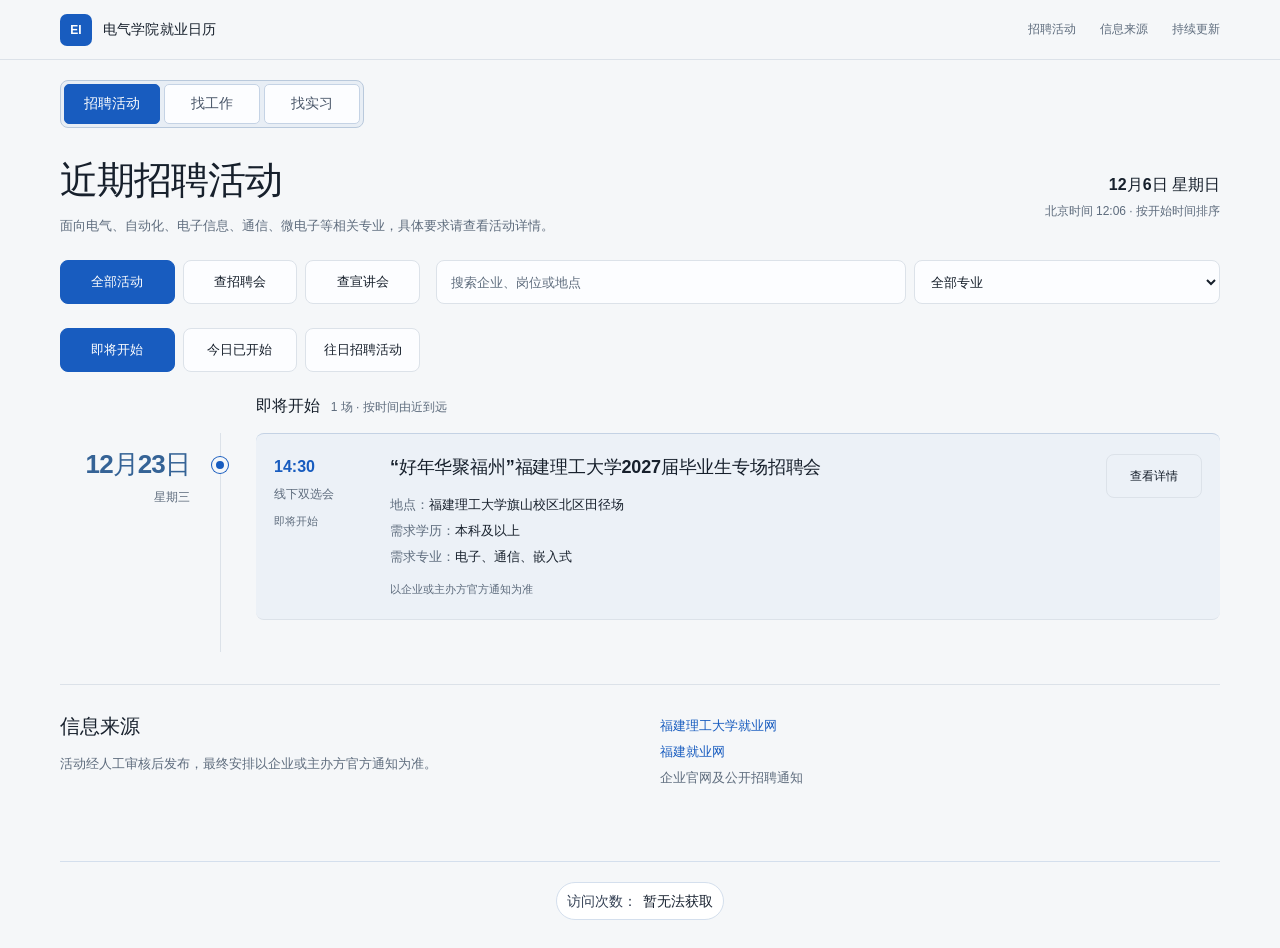
==== events/index.html @ 9d944260 "Update November 19 source-checked campus talks and Makeng schedule" ====
<!doctype html>
<html lang="zh-CN">
  <head>
    <meta charset="UTF-8">
    <meta name="viewport" content="width=device-width, initial-scale=1.0">
    <meta name="description" content="福建理工大学电气与信息工程学院招聘活动信息站">
    <title>电气学院就业日历</title>
    <link rel="stylesheet" href="../visit-counter.css">
    <script defer src="../visit-counter.js"></script>
    <script type="module" crossorigin src="./assets/index-DEpE3FHH.js"></script>
    <link rel="stylesheet" crossorigin href="./assets/index-CY3HepTg.css">
  </head>
  <body>
    <div id="app"></div>
    <footer class="site-visit-footer"><span class="visit-counter" aria-live="polite">访问次数：<strong class="visit-count-value" id="visitCount">统计中</strong></span></footer>
  </body>
</html>
---- visit-counter.css ----
.site-visit-footer {
  box-sizing: border-box;
  width: min(1160px, calc(100% - 36px));
  margin: 24px auto 0;
  padding: 20px 0 28px;
  border-top: 1px solid #d4dfed;
  text-align: center;
  font: 14px/1.6 "Noto Sans SC", "Microsoft YaHei", sans-serif;
}
.site-visit-footer .visit-counter {
  box-sizing: border-box;
  display: inline-flex;
  align-items: center;
  justify-content: center;
  flex-wrap: wrap;
  gap: 6px;
  max-width: 100%;
  min-height: 38px;
  padding: 7px 10px;
  border: 1px solid #d4dfed;
  border-radius: 999px;
  background: #fff;
  color: #344054;
}
.site-visit-footer .visit-count-value {
  min-width: 4ch;
  color: #182230;
  font-weight: 800;
  font-variant-numeric: tabular-nums;
  overflow-wrap: anywhere;
}
---- events/assets/index-CY3HepTg.css ----
:root{color-scheme:light dark;--page: #f5f7f9;--surface: #fcfdff;--ink: #17202c;--muted: #5e6c7d;--line: #dce2e9;--accent: #185cbf;--soft: #e6eef9;--r: 8px;font-family:Noto Sans SC,Source Han Sans SC,Microsoft YaHei,sans-serif;font-synthesis:none}*{box-sizing:border-box}html{background:var(--page);scroll-behavior:smooth}body{margin:0;min-width:320px;min-height:100dvh;background:var(--page);color:var(--ink);-webkit-font-smoothing:antialiased}button,input,select{font:inherit}button,a,input,select{-webkit-tap-highlight-color:transparent}button{cursor:pointer}[hidden]{display:none!important}.wrap{width:min(1160px,calc(100% - 48px));margin:auto}header{height:60px;border-bottom:1px solid var(--line)}.nav{height:100%;display:flex;align-items:center;justify-content:space-between}.identity{display:flex;align-items:center;gap:11px}.identity>span:last-child{display:flex;flex-direction:column}.identity b{font-size:14px;font-weight:700;letter-spacing:.01em}.identity small{margin-top:2px;color:var(--muted);font-size:12px}.mark{width:32px;height:32px;display:grid;place-items:center;border-radius:7px;background:var(--accent);color:#fff;font-size:12px;font-weight:800}.nav nav{display:flex;align-items:center;gap:24px;color:var(--muted);font-size:12px}.nav a{padding-block:14px;color:inherit;text-decoration:none}.nav a:hover{color:var(--accent)}.intro{display:grid;grid-template-columns:minmax(0,1fr) auto;align-items:center;gap:32px;padding:28px 0 22px}.intro h1{margin:0;font-size:clamp(30px,3.2vw,38px);line-height:1.3;letter-spacing:-.025em;font-weight:800}.intro p{max-width:780px;margin:10px 0 0;color:var(--muted);font-size:13px;line-height:1.75}.intro aside{min-width:140px;text-align:right;font-variant-numeric:tabular-nums}.intro aside b,.intro aside span{display:block}.intro aside b{font-size:16px;font-weight:650}.intro aside span{margin-top:7px;color:var(--muted);font-size:12px}.filters{display:grid;grid-template-columns:auto minmax(0,1fr);align-items:center;gap:16px;margin-bottom:24px}.type-shortcuts{display:grid;grid-template-columns:repeat(3,minmax(0,1fr));gap:8px;width:360px;max-width:100%}.type-shortcuts button{min-width:0;min-height:44px;padding:0 10px;border:1px solid var(--line);border-radius:var(--r);background:var(--surface);color:var(--ink);font-size:13px;font-weight:650;white-space:nowrap}.type-shortcuts button:hover{border-color:var(--accent);color:var(--accent)}.type-shortcuts button[aria-pressed=true]{border-color:var(--accent);background:var(--accent);color:#fff}.time-shortcuts{margin-bottom:24px}.toolbar{display:grid;grid-template-columns:minmax(0,1fr) minmax(170px,.65fr);gap:8px}.toolbar input,.toolbar select{width:100%;min-width:0;max-width:100%;height:44px;border:1px solid var(--line);border-radius:var(--r);background:var(--surface);color:var(--ink);font-size:13px;outline:none}.toolbar input{padding:0 14px}.toolbar input::placeholder{color:var(--muted);opacity:1}.toolbar select{padding:0 32px 0 12px}.toolbar :focus{border-color:var(--accent);box-shadow:0 0 0 3px var(--soft)}:where(button,a):focus-visible{outline:2px solid var(--accent);outline-offset:3px}.list-heading{display:flex;align-items:baseline;gap:10px;margin:0 0 16px 196px}.list-heading h2{margin:0;font-size:16px;font-weight:700;letter-spacing:.01em}.list-heading>span{color:var(--muted);font-size:12px}.day{display:grid;grid-template-columns:148px 24px minmax(0,1fr)}.date{padding:16px 18px 44px 0;text-align:right;font-variant-numeric:tabular-nums}.date b,.date span{display:block}.date b{color:#356396;font-size:26px;line-height:1.2;letter-spacing:-.035em;white-space:nowrap}.date span{margin-top:9px;color:var(--muted);font-size:12px}.day.today .date b,.day.near .date b{color:var(--accent)}.rail{position:relative}.rail:before{content:"";position:absolute;inset:0 auto 0 50%;width:1px;background:var(--line)}.rail:after{content:"";position:absolute;top:24px;left:50%;width:8px;height:8px;border:4px solid var(--page);border-radius:50%;background:var(--accent);box-shadow:0 0 0 1px var(--accent);transform:translate(-50%)}.events{min-width:0;padding:0 0 32px 24px}.event{--focus-strength: 0;display:grid;grid-template-columns:94px minmax(0,1fr) 96px;gap:22px;padding:20px 18px;border-top:1px solid var(--line);border-top:1px solid color-mix(in srgb,var(--accent) calc(var(--focus-strength) * 12%),var(--line));border-radius:var(--r);background:var(--page);background:color-mix(in srgb,var(--accent) calc(var(--focus-strength) * 4%),var(--page));transition:background-color .24s ease,border-color .24s ease,box-shadow .2s ease}.event:last-child{border-bottom:1px solid var(--line)}.event:hover,.event:focus-within{position:relative;background:var(--surface);box-shadow:inset 0 0 0 1px var(--accent);box-shadow:inset 0 0 0 1px color-mix(in srgb,var(--accent) 58%,var(--line))}.time{padding-top:1px;font-variant-numeric:tabular-nums}.time b,.time span{display:block}.time b{color:var(--accent);font-size:16px;font-weight:750;line-height:1.5}.time span{margin-top:6px;color:var(--muted);font-size:12px;line-height:1.5}.time .event-status{display:inline-block;margin-top:10px;color:var(--muted);font-size:11px;font-weight:650}.event[data-state=starting] .event-status,.event[data-state=ongoing] .event-status{color:var(--accent)}.event-body{min-width:0}.event h2{margin:0 0 10px;font-size:18px;font-weight:700;line-height:1.55;letter-spacing:-.01em;overflow-wrap:anywhere}.event-facts{margin:0}.event-facts div{display:grid;grid-template-columns:max-content minmax(0,1fr);padding:2px 0;border:0}.event-facts dt,.event-facts dd{font-size:13px;line-height:1.7}.event-facts dt{color:var(--muted)}.event-facts dd{color:var(--ink);overflow-wrap:anywhere}.verified{margin-top:11px;color:var(--muted);font-size:11px;line-height:1.6}.verified span{color:inherit}.detail-button{min-height:44px;align-self:start;padding:0 12px;border:1px solid var(--line);border-radius:var(--r);background:transparent;color:var(--ink);font-size:12px;font-weight:650}.detail-button:hover,.detail-button:focus-visible{border-color:var(--accent);color:var(--accent)}.empty{margin-left:196px;padding:32px 24px;text-align:center;border:1px solid var(--line);border-radius:var(--r);background:var(--surface)}.empty b{font-size:15px}.empty span{display:block;margin:10px 0 0;color:var(--muted);font-size:13px;line-height:1.7}.empty button{min-height:44px;margin-top:14px;padding:0 16px;border:0;border-radius:var(--r);background:var(--accent);color:#fff;font-size:13px}#refresh-notice{position:fixed;z-index:20;right:24px;bottom:24px;display:flex;align-items:center;justify-content:space-between;gap:16px;max-width:calc(100% - 48px);padding:12px 16px;border:1px solid var(--line);border-radius:var(--r);background:var(--soft);color:var(--ink);font-size:13px;line-height:1.6;box-shadow:0 6px 24px #0f20361a}#refresh-events{min-height:44px;flex-shrink:0;padding:0 14px;border:1px solid var(--accent);border-radius:6px;background:var(--surface);color:var(--accent);font-size:12px;font-weight:650}dialog{width:min(740px,calc(100% - 40px));max-height:88dvh;padding:32px;border:1px solid var(--line);border-radius:12px;background:var(--surface);color:var(--ink);box-shadow:0 20px 70px #0f203633}dialog::backdrop{background:#121c287a}.dialog-close{float:right;min-height:44px;margin:-12px -10px 0 10px;padding:0 10px;border:0;background:transparent;color:var(--muted);font-size:14px}.detail-type{margin:0;color:var(--accent);font-size:13px;font-weight:700;line-height:44px}dialog h2{margin:20px 0 24px;font-size:28px;line-height:1.5;letter-spacing:-.025em}dialog h3{margin:26px 0 16px;font-size:20px}dl div{display:grid;grid-template-columns:70px minmax(0,1fr);padding:12px 0;border-bottom:1px solid var(--line)}dt{color:var(--muted);font-size:14px;line-height:1.7}dd{margin:0;font-size:14px;line-height:1.7;overflow-wrap:anywhere}.job-list{border-top:1px solid var(--line)}.job{display:grid;grid-template-columns:minmax(0,1fr) auto;gap:8px 22px;padding:18px 2px;border-bottom:1px solid var(--line)}.job b{min-width:0;font-size:16px;line-height:1.6}.job-salary{color:var(--accent);font-size:14px;font-weight:700;line-height:1.8;white-space:nowrap}.job p{grid-column:1 / -1;margin:0;color:var(--muted);font-size:14px;line-height:1.7}.job-company span,.job-majors span{margin-right:8px;color:var(--ink);font-weight:700}.source{color:var(--muted);font-size:12px;line-height:1.8}.detail-actions{display:flex;flex-wrap:wrap;gap:10px;margin-top:24px}.detail-actions a{min-height:44px;display:inline-flex;align-items:center;padding:0 15px;border:1px solid var(--accent);border-radius:var(--r);background:var(--accent);color:#fff;text-decoration:none;font-size:13px}.detail-actions a+a{border-color:var(--line);background:transparent;color:var(--ink)}.board-switch{display:inline-flex;margin-top:20px;padding:3px;gap:4px;border:1px solid #b9c9dc;border-radius:var(--r);background:#e8eef5}.board-switch a{min-width:96px;padding:10px 16px;border:1px solid #c5d3e5;border-radius:5px;background:var(--surface);color:#475467;text-align:center;text-decoration:none;font-size:14px;font-weight:650}.board-switch a:hover{color:var(--accent)}.board-switch a.active{border-color:var(--accent);background:var(--accent);color:#fff}@media(prefers-color-scheme:dark){:root{--page: #11171e;--surface: #19222d;--ink: #eef3f8;--muted: #a8b5c6;--line: #303e4e;--accent: #8ab6f6;--soft: #1d3049}.date b{color:#97b9e5}.mark,.type-shortcuts button[aria-pressed=true],.empty button,.detail-actions a,.board-switch a.active{color:#111b2a}.board-switch{background:#1c2a3d;border-color:#44536a}.board-switch a{border-color:var(--line);color:var(--ink)}}@media(prefers-reduced-motion:reduce){*,*:before,*:after{scroll-behavior:auto!important;transition:none!important}.event{background:var(--page);border-top-color:var(--line)}.event:hover,.event:focus-within{background:var(--surface)}}.sources{display:grid;grid-template-columns:1fr 1fr;gap:40px;margin:32px 0 42px;padding:28px 0;border-top:1px solid var(--line)}.sources h2{margin:0;font-size:20px}.sources p{max-width:520px;color:var(--muted);font-size:13px;line-height:1.7}.sources ul{margin:0;padding:0;list-style:none;color:var(--muted);font-size:13px;line-height:2}.sources a{color:var(--accent);text-decoration:none}.sources a:hover{text-decoration:underline}@media(max-width:760px){.sources{grid-template-columns:1fr;gap:16px;margin-top:24px}.sources h2{font-size:18px}}@media(max-width:900px){.filters{grid-template-columns:1fr;gap:12px}.type-shortcuts{width:100%}.toolbar{grid-template-columns:minmax(0,1fr) minmax(170px,.6fr)}.event{grid-template-columns:76px minmax(0,1fr);gap:12px 18px}.detail-button{grid-column:2;justify-self:start}}@media(max-width:760px){.wrap{width:calc(100% - 24px)}header{height:52px}.identity{gap:9px}.identity b{font-size:13px}.mark{width:28px;height:28px;font-size:11px}.nav nav{display:none}.intro{display:block;padding:20px 0 18px}.intro h1{font-size:28px;line-height:1.35}.intro p{margin-top:8px;font-size:12px;line-height:1.7}.intro aside{display:none}.filters{gap:10px;margin-bottom:22px}.type-shortcuts{gap:8px}.type-shortcuts button{min-height:44px;padding-inline:6px;font-size:13px}.toolbar{grid-template-columns:minmax(0,1.25fr) minmax(0,1fr)}.toolbar input,.toolbar select{font-size:12px}.toolbar input{padding-inline:10px}.toolbar select{padding-left:10px}.list-heading{gap:8px;margin:0 0 14px 96px}.list-heading h2{font-size:15px}.list-heading>span{font-size:11px}.day{grid-template-columns:76px 12px minmax(0,1fr)}.date{padding:17px 6px 28px 0}.date b{font-size:17px;letter-spacing:-.045em}.date span{margin-top:8px;font-size:10px;white-space:nowrap}.rail:after{top:24px;width:6px;height:6px;border-width:3px}.events{padding:0 0 24px 8px}.event{grid-template-columns:minmax(0,1fr);gap:12px;padding:16px 10px}.time{display:flex;align-items:center;flex-wrap:wrap;gap:4px 10px;padding:0}.time b{font-size:16px}.time span,.time .event-status{margin:0;font-size:11px}.event h2{margin-bottom:10px;font-size:17px;line-height:1.55}.event-facts div{display:block;padding:3px 0}.event-facts dt,.event-facts dd{display:inline;font-size:14px;line-height:1.65}.verified{margin-top:11px;font-size:11px;line-height:1.7}.detail-button{grid-column:1;min-height:44px;min-width:100px;padding-inline:14px;font-size:12px}.empty{margin-left:96px;padding:24px 14px;text-align:left}.empty b{font-size:14px}.empty span{font-size:12px}#refresh-notice{right:12px;left:12px;bottom:calc(12px + env(safe-area-inset-bottom,0px));max-width:none;align-items:center;gap:8px;padding:10px 12px;font-size:12px}#refresh-events{padding-inline:10px}dialog{width:calc(100% - 20px);max-height:92dvh;padding:20px 18px;border-radius:10px}dialog h2{margin:16px 0 20px;font-size:23px}dialog h3{font-size:19px}dl div{grid-template-columns:48px minmax(0,1fr)}.job{grid-template-columns:minmax(0,1fr);gap:7px;padding-block:18px}.job-salary,.job p{grid-column:1}.job-salary{font-size:14px;white-space:normal}.job b{font-size:16px}.detail-actions a{padding-inline:12px}.board-switch{display:flex}.board-switch a{min-width:0;flex:1;padding-inline:12px}}@media(max-width:360px){.day{grid-template-columns:70px 10px minmax(0,1fr)}.date b{font-size:16px}.events{padding-left:6px}.event{padding-inline:8px}.list-heading,.empty{margin-left:86px}}
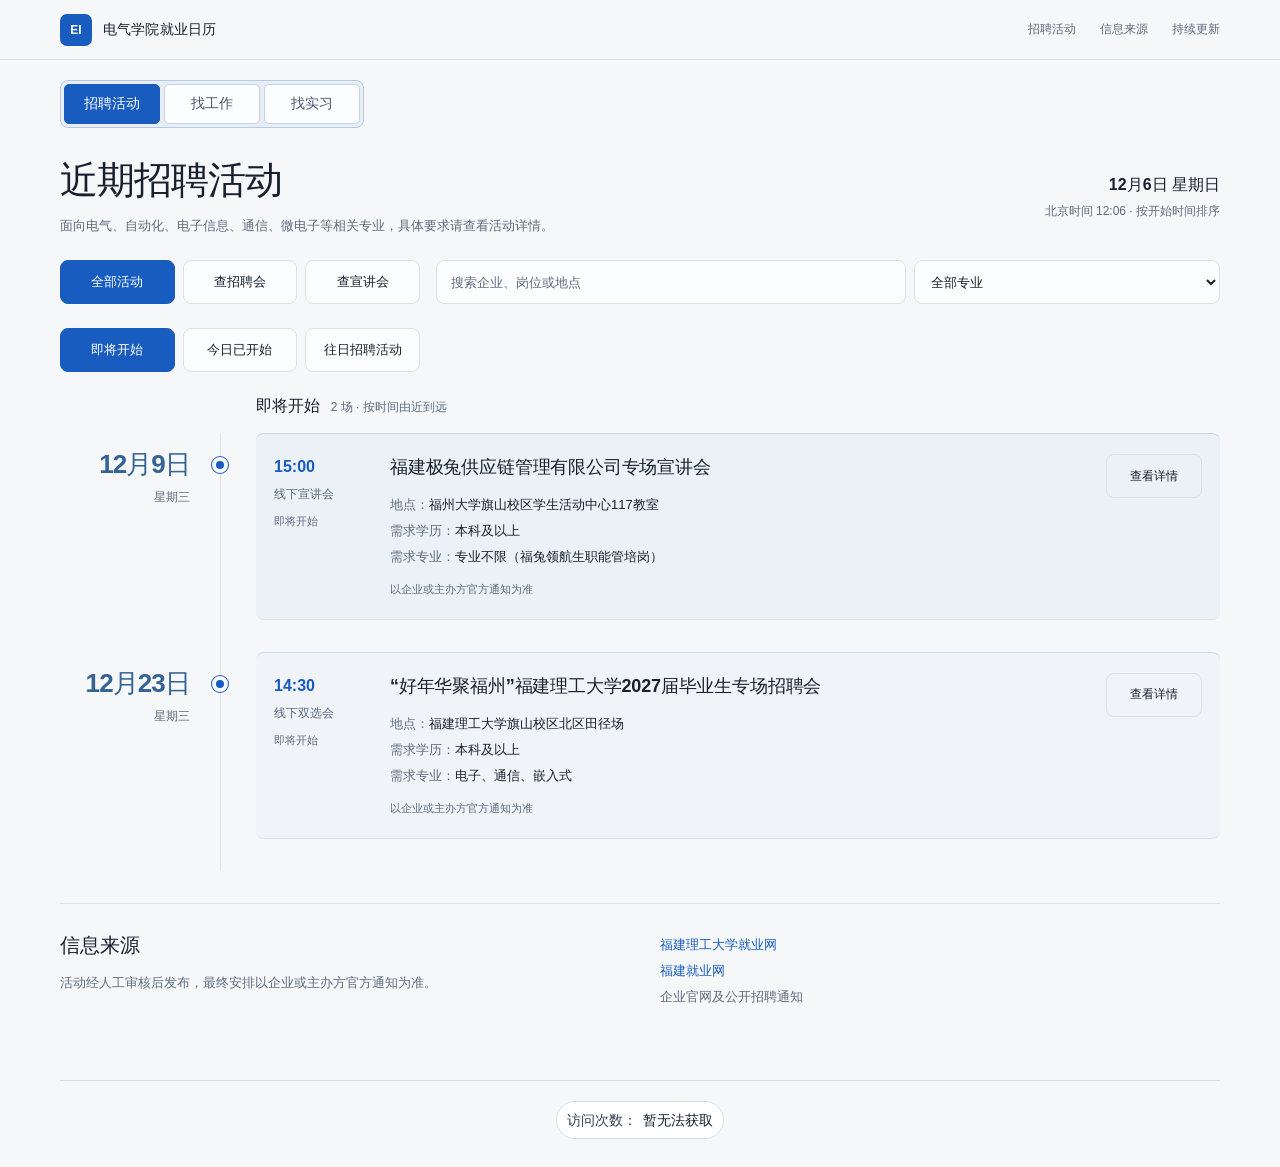
==== commit 88a0b777: "Add two verified Fuzhou University campus recruitment talks" ====
--- a/events/index.html
+++ b/events/index.html
@@ -7,7 +7,7 @@
     <title>电气学院就业日历</title>
     <link rel="stylesheet" href="../visit-counter.css">
     <script defer src="../visit-counter.js"></script>
-    <script type="module" crossorigin src="./assets/index-DEpE3FHH.js"></script>
+    <script type="module" crossorigin src="./assets/index-Cccchy82.js"></script>
     <link rel="stylesheet" crossorigin href="./assets/index-CY3HepTg.css">
   </head>
   <body>
